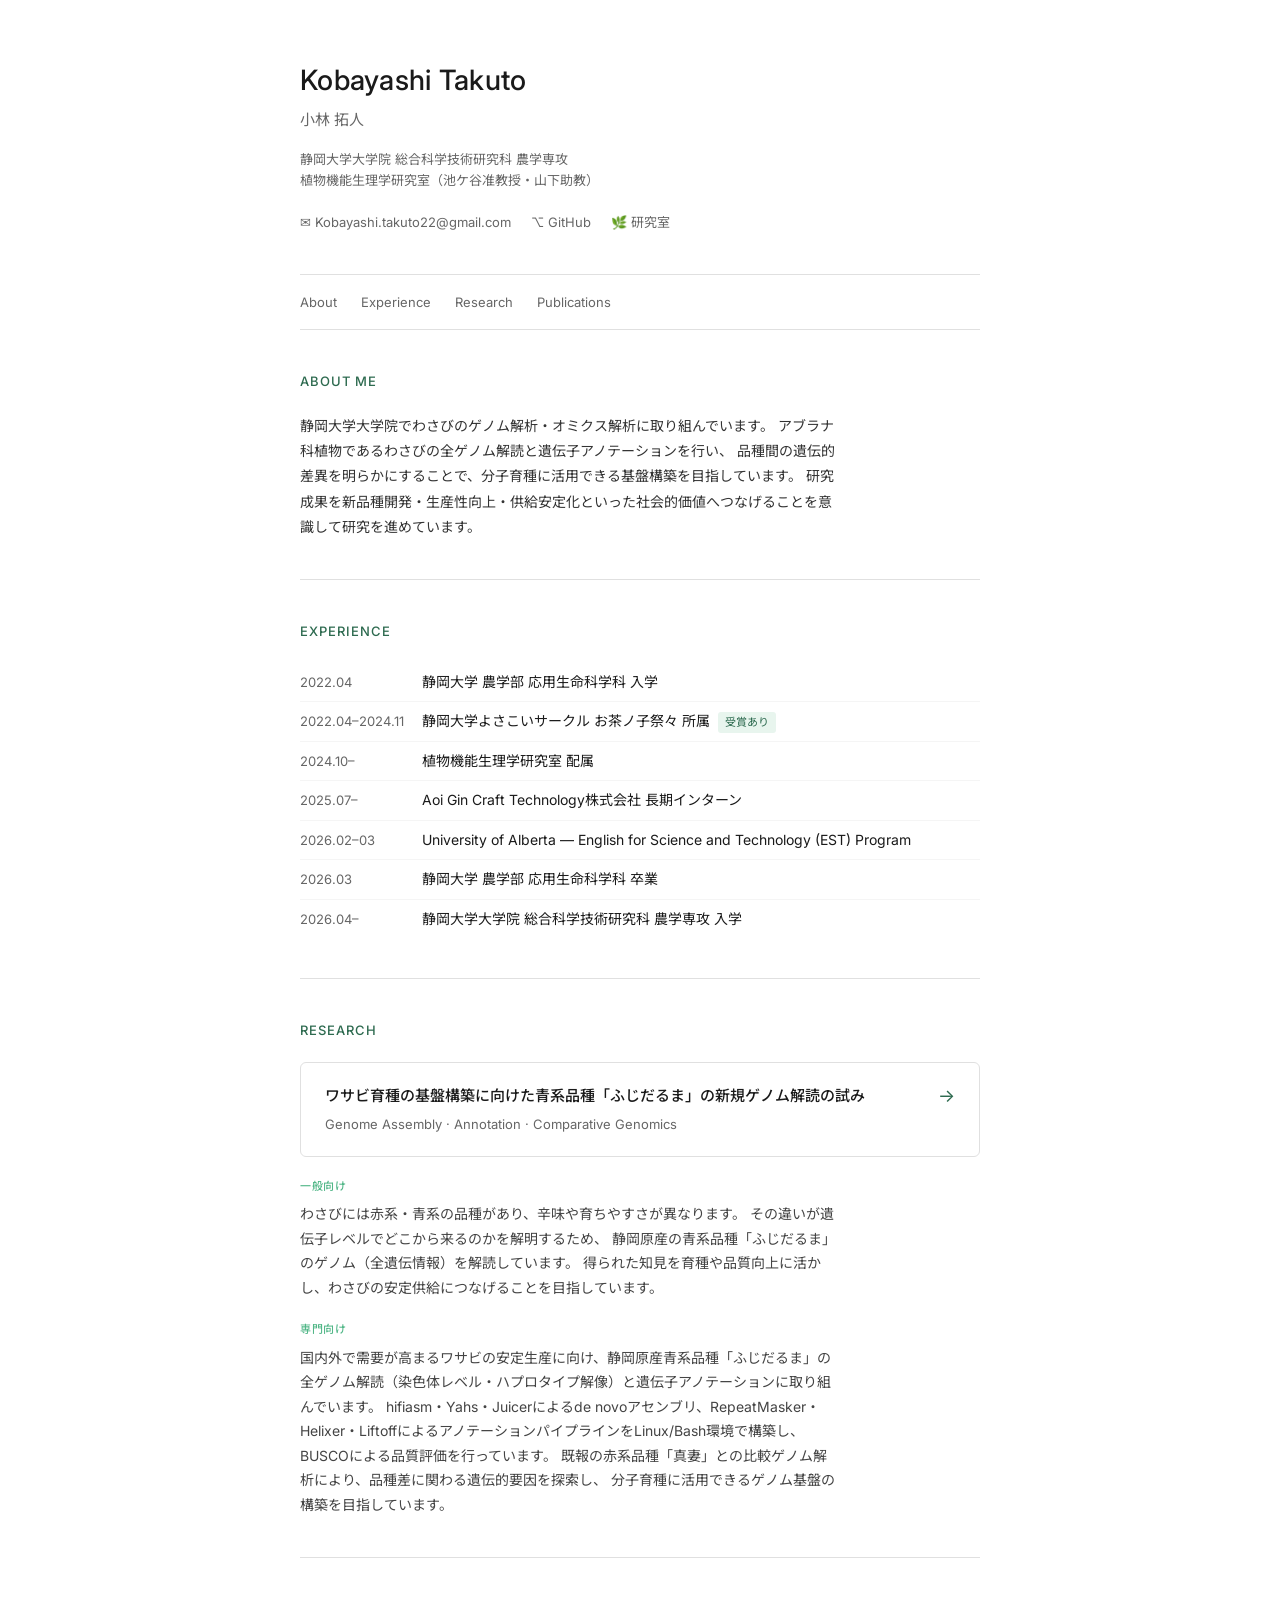
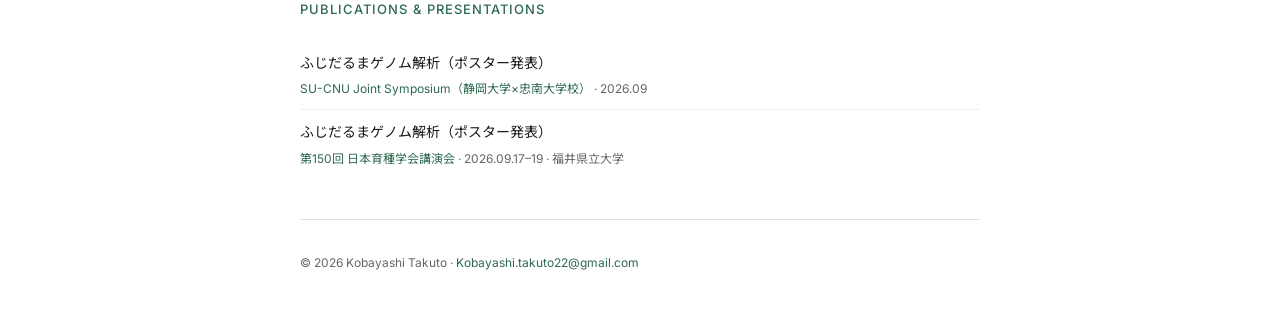
==== index.html @ eddd05a2 "Add files via upload" ====
<!DOCTYPE html>
<html lang="ja">
<head>
  <meta charset="UTF-8">
  <meta name="viewport" content="width=device-width, initial-scale=1.0">
  <title>Kobayashi Takuto</title>
  <link rel="preconnect" href="https://fonts.googleapis.com">
  <link href="https://fonts.googleapis.com/css2?family=Inter:wght@300;400;500&family=Noto+Sans+JP:wght@300;400;500&display=swap" rel="stylesheet">
  <link rel="stylesheet" href="style.css">
</head>
<body>
<div class="wrap">

  <header>
    <div class="name-en">Kobayashi Takuto</div>
    <div class="name-ja">小林 拓人</div>
    <div class="affil">
      静岡大学大学院 総合科学技術研究科 農学専攻<br>
      植物機能生理学研究室（池ケ谷准教授・山下助教）
    </div>
    <div class="links">
      <a href="mailto:Kobayashi.takuto22@gmail.com">✉ Kobayashi.takuto22@gmail.com</a>
      <a href="https://github.com/Tk1ey" target="_blank">⌥ GitHub</a>
      <a href="https://wwp.shizuoka.ac.jp/plantfuncphys/member/staff/" target="_blank">🌿 研究室</a>
    </div>
  </header>

  <nav>
    <a href="#about">About</a>
    <a href="#experience">Experience</a>
    <a href="#research">Research</a>
    <a href="#publications">Publications</a>
  </nav>

  <!-- About -->
  <section id="about">
    <h2>About Me</h2>
    <p style="font-size:14px; color:#333; max-width:60ch; line-height:1.8;">
      静岡大学大学院でわさびのゲノム解析・オミクス解析に取り組んでいます。
      アブラナ科植物であるわさびの全ゲノム解読と遺伝子アノテーションを行い、
      品種間の遺伝的差異を明らかにすることで、分子育種に活用できる基盤構築を目指しています。
      研究成果を新品種開発・生産性向上・供給安定化といった社会的価値へつなげることを意識して研究を進めています。
    </p>
  </section>

  <!-- Experience -->
  <section id="experience">
    <h2>Experience</h2>
    <ul class="timeline">
      <li>
        <time>2022.04</time>
        <span>静岡大学 農学部 応用生命科学科 入学</span>
      </li>
      <li>
        <time>2022.04–2024.11</time>
        <span>静岡大学よさこいサークル お茶ノ子祭々 所属<span class="tag">受賞あり</span></span>
      </li>
      <li>
        <time>2024.10–</time>
        <span>植物機能生理学研究室 配属</span>
      </li>
      <li>
        <time>2025.07–</time>
        <span>Aoi Gin Craft Technology株式会社 長期インターン</span>
      </li>
      <li>
        <time>2026.02–03</time>
        <span>University of Alberta — English for Science and Technology (EST) Program</span>
      </li>
      <li>
        <time>2026.03</time>
        <span>静岡大学 農学部 応用生命科学科 卒業</span>
      </li>
      <li>
        <time>2026.04–</time>
        <span>静岡大学大学院 総合科学技術研究科 農学専攻 入学</span>
      </li>
    </ul>
  </section>

  <!-- Research -->
  <section id="research">
    <h2>Research</h2>
    <a href="research/index.html" class="card-link">
      <div class="card">
        <span class="card-arrow">→</span>
        <div class="card-title">ワサビ育種の基盤構築に向けた青系品種「ふじだるま」の新規ゲノム解読の試み</div>
        <div class="card-meta">Genome Assembly · Annotation · Comparative Genomics</div>
      </div>
    </a>

    <div class="research-label">一般向け</div>
    <p class="research-text">
      わさびには赤系・青系の品種があり、辛味や育ちやすさが異なります。
      その違いが遺伝子レベルでどこから来るのかを解明するため、
      静岡原産の青系品種「ふじだるま」のゲノム（全遺伝情報）を解読しています。
      得られた知見を育種や品質向上に活かし、わさびの安定供給につなげることを目指しています。
    </p>

    <div class="research-label" style="margin-top:20px;">専門向け</div>
    <p class="research-text">
      国内外で需要が高まるワサビの安定生産に向け、静岡原産青系品種「ふじだるま」の
      全ゲノム解読（染色体レベル・ハプロタイプ解像）と遺伝子アノテーションに取り組んでいます。
      hifiasm・Yahs・Juicerによるde novoアセンブリ、RepeatMasker・Helixer・LiftoffによるアノテーションパイプラインをLinux/Bash環境で構築し、
      BUSCOによる品質評価を行っています。
      既報の赤系品種「真妻」との比較ゲノム解析により、品種差に関わる遺伝的要因を探索し、
      分子育種に活用できるゲノム基盤の構築を目指しています。
    </p>
  </section>

  <!-- Publications -->
  <section id="publications">
    <h2>Publications & Presentations</h2>
    <div class="pub">
      <div>ふじだるまゲノム解析（ポスター発表）</div>
      <div class="pub-meta"><a href="https://www.green.shizuoka.ac.jp" target="_blank">SU-CNU Joint Symposium（静岡大学×忠南大学校）</a> · 2026.09</div>
    </div>
    <div class="pub">
      <div>ふじだるまゲノム解析（ポスター発表）</div>
      <div class="pub-meta"><a href="https://jsbreeding.jp/meeting/150/" target="_blank">第150回 日本育種学会講演会</a> · 2026.09.17–19 · 福井県立大学</div>
    </div>
  </section>

  <footer>
    <p>© 2026 Kobayashi Takuto · <a href="mailto:Kobayashi.takuto22@gmail.com">Kobayashi.takuto22@gmail.com</a></p>
  </footer>

</div>
</body>
</html>
---- style.css ----
*, *::before, *::after { box-sizing: border-box; margin: 0; padding: 0; }

:root {
  --green: #2D6A4F;
  --green-light: #52B788;
  --text: #1a1a1a;
  --muted: #666;
  --border: #e0e0e0;
  --bg: #ffffff;
  --max: 680px;
}

body {
  font-family: 'Inter', 'Noto Sans JP', sans-serif;
  font-size: 15px;
  line-height: 1.75;
  color: var(--text);
  background: var(--bg);
  padding: 0 24px;
}

a { color: var(--green); text-decoration: none; }
a:hover { text-decoration: underline; }

.wrap { max-width: var(--max); margin: 0 auto; }

/* Header */
header { padding: 56px 0 40px; border-bottom: 1px solid var(--border); }
.name-en { font-size: 28px; font-weight: 500; letter-spacing: 0.01em; margin-bottom: 2px; }
.name-ja { font-size: 15px; color: var(--muted); margin-bottom: 16px; }
.affil { font-size: 13px; color: var(--muted); line-height: 1.6; margin-bottom: 20px; }
.links { display: flex; gap: 20px; font-size: 13px; flex-wrap: wrap; }
.links a { color: var(--muted); display: flex; align-items: center; gap: 5px; }
.links a:hover { color: var(--green); text-decoration: none; }

/* Nav */
nav { padding: 16px 0; border-bottom: 1px solid var(--border); display: flex; gap: 24px; font-size: 13px; flex-wrap: wrap; }
nav a { color: var(--muted); }
nav a:hover { color: var(--green); text-decoration: none; }

/* Back link */
.back { display: inline-flex; align-items: center; gap: 6px; font-size: 13px; color: var(--muted); padding: 20px 0 0; }
.back:hover { color: var(--green); text-decoration: none; }

/* Section */
section { padding: 40px 0; border-bottom: 1px solid var(--border); }
h2 { font-size: 13px; font-weight: 500; text-transform: uppercase; letter-spacing: 0.08em; color: var(--green); margin-bottom: 20px; }
h3 { font-size: 17px; font-weight: 500; margin-bottom: 12px; }

/* Cards — clickable */
.card-link { display: block; text-decoration: none; color: inherit; }
.card {
  border: 1px solid var(--border);
  border-radius: 6px;
  padding: 20px 24px;
  margin-bottom: 12px;
  transition: border-color 0.15s;
}
.card:hover { border-color: var(--green); }
.card-title { font-size: 15px; font-weight: 500; margin-bottom: 4px; }
.card-meta { font-size: 13px; color: var(--muted); }
.card-arrow { float: right; color: var(--green); font-size: 18px; line-height: 1.4; }

/* Timeline */
.timeline { list-style: none; }
.timeline li { display: grid; grid-template-columns: 110px 1fr; gap: 12px; font-size: 14px; padding: 7px 0; border-bottom: 1px solid #f5f5f5; }
.timeline li:last-child { border-bottom: none; }
.timeline time { color: var(--muted); font-size: 13px; padding-top: 1px; white-space: nowrap; }
.timeline .tag { display: inline-block; font-size: 11px; background: #e8f5ee; color: var(--green); border-radius: 3px; padding: 1px 7px; margin-left: 8px; vertical-align: middle; }

/* Research */
.research-label { font-size: 11px; font-weight: 500; letter-spacing: 0.06em; color: var(--green-light); margin-bottom: 6px; margin-top: 20px; }
.research-text { font-size: 14px; color: #444; max-width: 60ch; line-height: 1.75; }

/* Skills */
.skill-group { margin-bottom: 16px; }
.skill-group-label { font-size: 12px; color: var(--muted); margin-bottom: 8px; }
.skill-list { display: flex; flex-wrap: wrap; gap: 8px; }
.skill-tag { font-size: 12px; border: 1px solid var(--border); border-radius: 3px; padding: 3px 10px; color: var(--muted); }

/* Detail page hero */
.detail-hero { padding: 40px 0 32px; border-bottom: 1px solid var(--border); }
.detail-hero h1 { font-size: 24px; font-weight: 500; margin-bottom: 8px; }
.detail-hero .sub { font-size: 14px; color: var(--muted); }

/* Award badge */
.award { display: inline-flex; align-items: center; gap: 6px; font-size: 13px; background: #fff8e1; color: #b45309; border: 1px solid #fde68a; border-radius: 4px; padding: 4px 12px; margin-top: 12px; }

/* External link button */
.btn { display: inline-flex; align-items: center; gap: 8px; font-size: 13px; border: 1px solid var(--border); border-radius: 4px; padding: 8px 16px; color: var(--muted); margin-top: 12px; margin-right: 8px; }
.btn:hover { border-color: var(--green); color: var(--green); text-decoration: none; }

/* Pub */
.pub { font-size: 14px; padding: 10px 0; border-bottom: 1px solid #f0f0f0; }
.pub:last-child { border-bottom: none; }
.pub-meta { font-size: 12px; color: var(--muted); margin-top: 3px; }

/* Footer */
footer { padding: 32px 0 48px; font-size: 12px; color: var(--muted); }

@media (max-width: 480px) {
  .name-en { font-size: 22px; }
  .timeline li { grid-template-columns: 85px 1fr; }
}
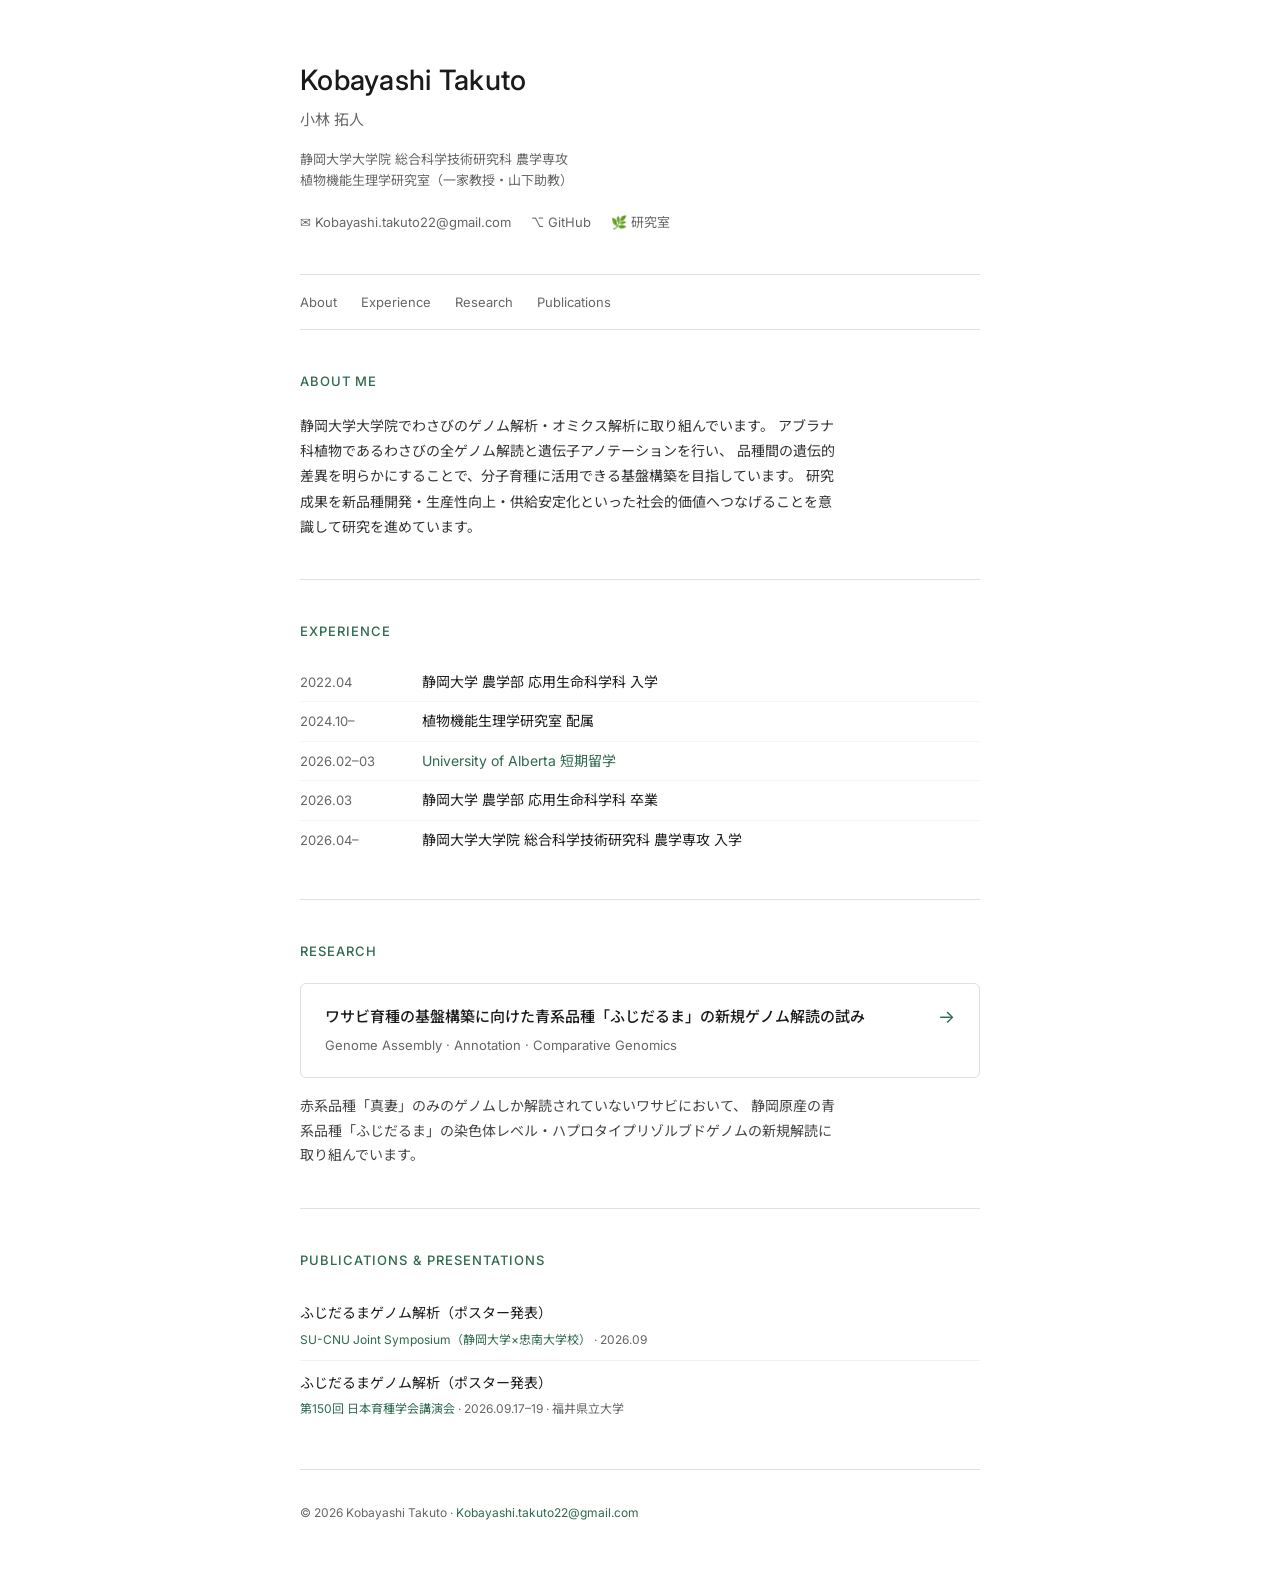
==== commit f7f60ec1: "Update index.html" ====
--- a/index.html
+++ b/index.html
@@ -16,7 +16,7 @@
     <div class="name-ja">小林 拓人</div>
     <div class="affil">
       静岡大学大学院 総合科学技術研究科 農学専攻<br>
-      植物機能生理学研究室（池ケ谷准教授・山下助教）
+      植物機能生理学研究室（一家教授・山下助教）
     </div>
     <div class="links">
       <a href="mailto:Kobayashi.takuto22@gmail.com">✉ Kobayashi.takuto22@gmail.com</a>
@@ -32,7 +32,6 @@
     <a href="#publications">Publications</a>
   </nav>
 
-  <!-- About -->
   <section id="about">
     <h2>About Me</h2>
     <p style="font-size:14px; color:#333; max-width:60ch; line-height:1.8;">
@@ -43,7 +42,6 @@
     </p>
   </section>
 
-  <!-- Experience -->
   <section id="experience">
     <h2>Experience</h2>
     <ul class="timeline">
@@ -52,20 +50,12 @@
         <span>静岡大学 農学部 応用生命科学科 入学</span>
       </li>
       <li>
-        <time>2022.04–2024.11</time>
-        <span>静岡大学よさこいサークル お茶ノ子祭々 所属<span class="tag">受賞あり</span></span>
-      </li>
-      <li>
         <time>2024.10–</time>
         <span>植物機能生理学研究室 配属</span>
       </li>
       <li>
-        <time>2025.07–</time>
-        <span>Aoi Gin Craft Technology株式会社 長期インターン</span>
-      </li>
-      <li>
         <time>2026.02–03</time>
-        <span>University of Alberta — English for Science and Technology (EST) Program</span>
+        <span><a href="canada/index.html">University of Alberta 短期留学</a></span>
       </li>
       <li>
         <time>2026.03</time>
@@ -78,7 +68,6 @@
     </ul>
   </section>
 
-  <!-- Research -->
   <section id="research">
     <h2>Research</h2>
     <a href="research/index.html" class="card-link">
@@ -88,27 +77,12 @@
         <div class="card-meta">Genome Assembly · Annotation · Comparative Genomics</div>
       </div>
     </a>
-
-    <div class="research-label">一般向け</div>
-    <p class="research-text">
-      わさびには赤系・青系の品種があり、辛味や育ちやすさが異なります。
-      その違いが遺伝子レベルでどこから来るのかを解明するため、
-      静岡原産の青系品種「ふじだるま」のゲノム（全遺伝情報）を解読しています。
-      得られた知見を育種や品質向上に活かし、わさびの安定供給につなげることを目指しています。
-    </p>
-
-    <div class="research-label" style="margin-top:20px;">専門向け</div>
-    <p class="research-text">
-      国内外で需要が高まるワサビの安定生産に向け、静岡原産青系品種「ふじだるま」の
-      全ゲノム解読（染色体レベル・ハプロタイプ解像）と遺伝子アノテーションに取り組んでいます。
-      hifiasm・Yahs・Juicerによるde novoアセンブリ、RepeatMasker・Helixer・LiftoffによるアノテーションパイプラインをLinux/Bash環境で構築し、
-      BUSCOによる品質評価を行っています。
-      既報の赤系品種「真妻」との比較ゲノム解析により、品種差に関わる遺伝的要因を探索し、
-      分子育種に活用できるゲノム基盤の構築を目指しています。
+    <p class="research-text" style="margin-top:16px;">
+      赤系品種「真妻」のみのゲノムしか解読されていないワサビにおいて、
+      静岡原産の青系品種「ふじだるま」の染色体レベル・ハプロタイプリゾルブドゲノムの新規解読に取り組んでいます。
     </p>
   </section>
 
-  <!-- Publications -->
   <section id="publications">
     <h2>Publications & Presentations</h2>
     <div class="pub">
